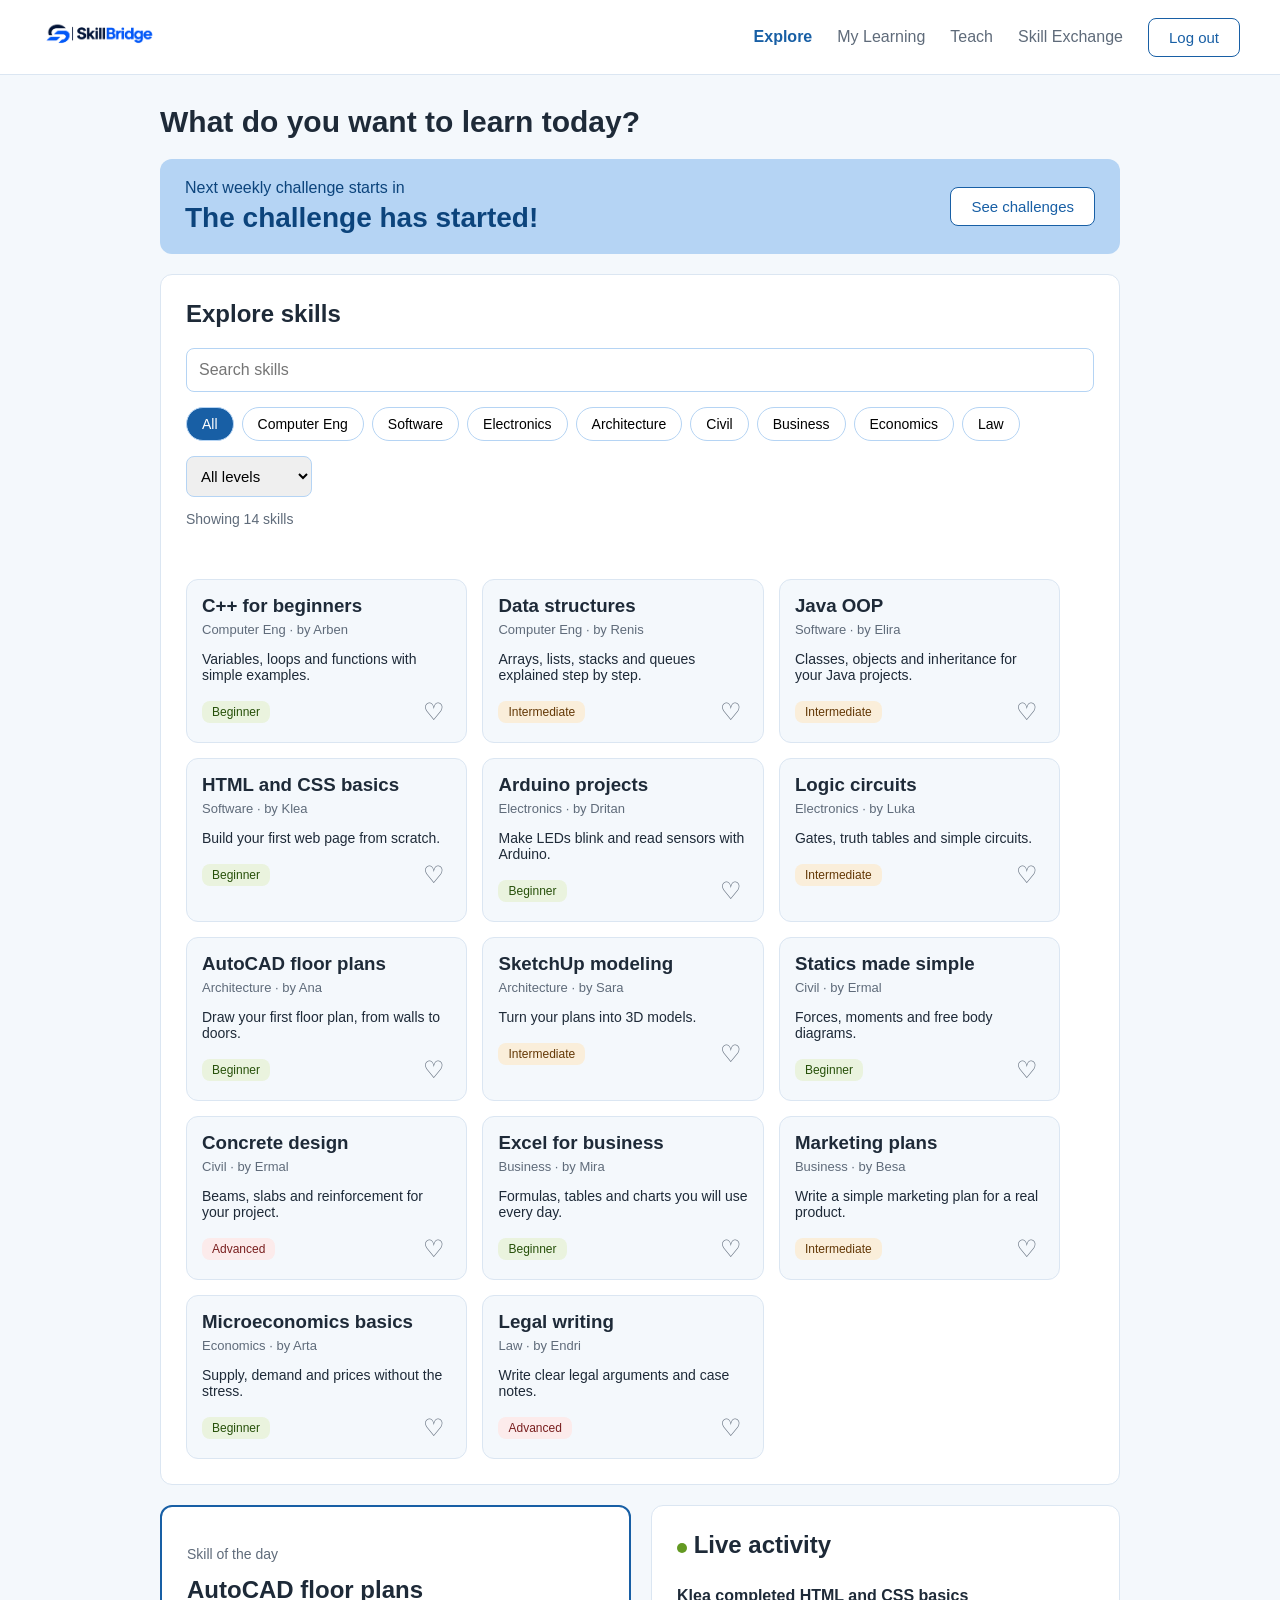
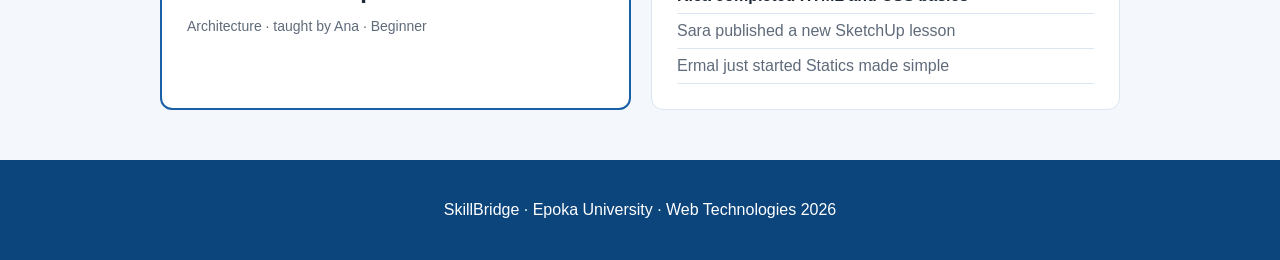
==== tabs/home/explore.html @ b5f7da39 "Added Welcome, Explore, localStorage and validation for user" ====
<!DOCTYPE html>
<html lang="en">
<head>
  <meta charset="UTF-8">
  <meta name="viewport" content="width=device-width, initial-scale=1.0">
  <title>Explore - SkillBridge</title>
  <link rel="stylesheet" href="../../styles/style.css">
  <link rel="stylesheet" href="../../styles/home/explore.css">
</head>
<body>

  <!-- NAVBAR -->
  <nav class="navbar">
    <a href="explore.html"><img src="../../images/SkillBridge.png" alt="SkillBridge"></a>
    <ul class="nav-links">
      <li><a href="explore.html" class="active">Explore</a></li>
      <li><a href="../learning/dashboard.html">My Learning</a></li>
      <li><a href="../teaching.html">Teach</a></li>
      <li><a href="../skill-exchange.html">Skill Exchange</a></li>
      <li><a href="welcome.html" class="btn">Log out</a></li>
    </ul>
  </nav>

  <main>

    <h1>What do you want to learn today?</h1>

    <!-- WEEKLY CHALLENGE COUNTDOWN -->
    <div class="countdown">
      <div>
        <p>Next weekly challenge starts in</p>
        <p class="time" id="countdown">--</p>
      </div>
      <a href="../skill-exchange.html" class="btn">See challenges</a>
    </div>

    <!-- EXPLORE SKILLS -->
    <div class="box">
      <h2>Explore skills</h2>

      <input type="text" id="search" placeholder="Search skills">

      <div class="categories">
        <button class="category active" onclick="pickMajor('All')">All</button>
        <button class="category" onclick="pickMajor('Computer Eng')">Computer Eng</button>
        <button class="category" onclick="pickMajor('Software')">Software</button>
        <button class="category" onclick="pickMajor('Electronics')">Electronics</button>
        <button class="category" onclick="pickMajor('Architecture')">Architecture</button>
        <button class="category" onclick="pickMajor('Civil')">Civil</button>
        <button class="category" onclick="pickMajor('Business')">Business</button>
        <button class="category" onclick="pickMajor('Economics')">Economics</button>
        <button class="category" onclick="pickMajor('Law')">Law</button>
      </div>

      <select id="level">
        <option>All levels</option>
        <option>Beginner</option>
        <option>Intermediate</option>
        <option>Advanced</option>
      </select>

      <p class="small" id="resultCount"></p>
      <p class="saved-message" id="savedMessage"></p>

      <!-- the cards are created by explore.js -->
      <div class="cards" id="cards"></div>
    </div>

    <!-- SKILL OF THE DAY + LIVE ACTIVITY -->
    <div class="row">
      <div class="box skill-of-day">
        <p class="small">Skill of the day</p>
        <h3 id="sotdTitle"></h3>
        <p class="small" id="sotdInfo"></p>
      </div>

      <div class="box">
        <h2><span class="live-dot"></span> Live activity</h2>
        <ul class="feed" id="feed"></ul>
      </div>
    </div>

  </main>

  <!-- FOOTER -->
  <footer class="footer">
    <p>SkillBridge · Epoka University · Web Technologies 2026</p>
  </footer>

  <script src="../../scripts/home/explore.js"></script>
</body>
</html>
---- styles/style.css ----
/* SHARED STYLES FOR ALL SKILLBRIDGE PAGES */

* {
  box-sizing: border-box;
}

body {
  margin: 0;
  font-family: Arial, Helvetica, sans-serif;
  color: #1e2a38;
  background-color: #f4f8fc;
}

/* NAVBAR */
.navbar {
  display: flex;
  justify-content: space-between;
  align-items: center;
  padding: 15px 40px;
  background-color: white;
  border-bottom: 1px solid #dbe6f2;
}

.navbar img {
  height: 40px;
}

/* navbar links (used on the logged-in pages) */
.nav-links {
  display: flex;
  align-items: center;
  gap: 25px;
  list-style: none;
  margin: 0;
  padding: 0;
}

.nav-links a {
  text-decoration: none;
  color: #5f6b7a;
}

.nav-links a:hover,
.nav-links a.active {
  color: #185FA5;
  font-weight: bold;
}

.nav-links a.btn {
  color: #185FA5;
  font-weight: normal;
}

/* BUTTONS */
.btn {
  display: inline-block;
  padding: 10px 20px;
  border: 1px solid #185FA5;
  border-radius: 8px;
  background-color: white;
  color: #185FA5;
  font-size: 15px;
  text-decoration: none;
  cursor: pointer;
}

.btn:hover {
  background-color: #E6F1FB;
}

.btn-main {
  background-color: #185FA5;
  color: white;
}

.btn-main:hover {
  background-color: #0C447C;
}

/* FOOTER */
.footer {
  text-align: center;
  padding: 25px;
  margin-top: 30px;
  background-color: #0C447C;
  color: white;
}

/* PHONES */
@media (max-width: 700px) {
  .navbar {
    flex-direction: column;
    gap: 10px;
    padding: 15px;
  }

  .nav-links {
    flex-wrap: wrap;
    justify-content: center;
    gap: 15px;
  }
}
---- styles/home/explore.css ----
/*  PAGE WIDTH */
main {
  max-width: 1000px;
  margin: 0 auto;
  padding: 0 20px;
}

h1 {
  font-size: 30px;
  margin: 30px 0 20px;
}

.small {
  font-size: 14px;
  color: #5f6b7a;
}

/* COUNTDOWN */
.countdown {
  display: flex;
  justify-content: space-between;
  align-items: center;
  background-color: #B5D4F4;
  border-radius: 12px;
  padding: 20px 25px;
  margin-bottom: 20px;
}

.countdown p {
  margin: 0;
  color: #0C447C;
}

.countdown .time {
  font-size: 28px;
  font-weight: bold;
  margin-top: 5px;
}

/*  WHITE BOXES  */
.box {
  background-color: white;
  border: 1px solid #dbe6f2;
  border-radius: 12px;
  padding: 25px;
  margin-bottom: 20px;
}

.box h2 {
  margin-top: 0;
}

/*  SEARCH AND FILTERS  */
#search {
  width: 100%;
  padding: 12px;
  font-size: 16px;
  border: 1px solid #B5D4F4;
  border-radius: 8px;
  margin-bottom: 15px;
}

.categories {
  display: flex;
  flex-wrap: wrap;
  gap: 8px;
  margin-bottom: 15px;
}

.category {
  padding: 8px 15px;
  border: 1px solid #B5D4F4;
  border-radius: 20px;
  background-color: white;
  font-size: 14px;
  cursor: pointer;
}

.category:hover {
  background-color: #E6F1FB;
}

.category.active {
  background-color: #185FA5;
  color: white;
}

#level {
  padding: 10px;
  font-size: 15px;
  border: 1px solid #B5D4F4;
  border-radius: 8px;
}

.saved-message {
  color: #3B6D11;
  font-weight: bold;
  min-height: 20px;
}

/*  SKILL CARDS  */
.cards {
  display: flex;
  flex-wrap: wrap;
  gap: 15px;
}

.card {
  width: 31%;
  background-color: #f4f8fc;
  border: 1px solid #dbe6f2;
  border-radius: 12px;
  padding: 15px;
}

.card:hover {
  border-color: #85B7EB;
}

.card h3 {
  margin: 0 0 5px;
}

.card p {
  font-size: 14px;
}

.card .info {
  font-size: 13px;
  color: #5f6b7a;
  margin: 0;
}

.card-bottom {
  display: flex;
  justify-content: space-between;
  align-items: center;
}

.badge {
  font-size: 12px;
  padding: 4px 10px;
  border-radius: 8px;
}

.beginner {
  background-color: #EAF3DE;
  color: #27500A;
}

.intermediate {
  background-color: #FAEEDA;
  color: #633806;
}

.advanced {
  background-color: #FCEBEB;
  color: #791F1F;
}

.heart {
  font-size: 24px;
  background: none;
  border: none;
  cursor: pointer;
  color: #5f6b7a;
}

.heart.saved {
  color: #E24B4A;
}

/*  SKILL OF THE DAY + LIVE ACTIVITY  */
.row {
  display: flex;
  gap: 20px;
}

.row .box {
  flex: 1;
}

.skill-of-day {
  border: 2px solid #185FA5;
}

.skill-of-day h3 {
  font-size: 24px;
  margin: 5px 0;
}

.live-dot {
  display: inline-block;
  width: 10px;
  height: 10px;
  border-radius: 50%;
  background-color: #639922;
}

.feed {
  list-style: none;
  padding: 0;
  margin: 0;
}

.feed li {
  padding: 8px 0;
  border-bottom: 1px solid #dbe6f2;
  color: #5f6b7a;
}

.feed li:first-child {
  color: #1e2a38;
  font-weight: bold;
}

/*  PHONES  */
@media (max-width: 700px) {
  .countdown,
  .row {
    flex-direction: column;
  }

  .countdown {
    gap: 15px;
    text-align: center;
  }

  .card {
    width: 100%;
  }
}
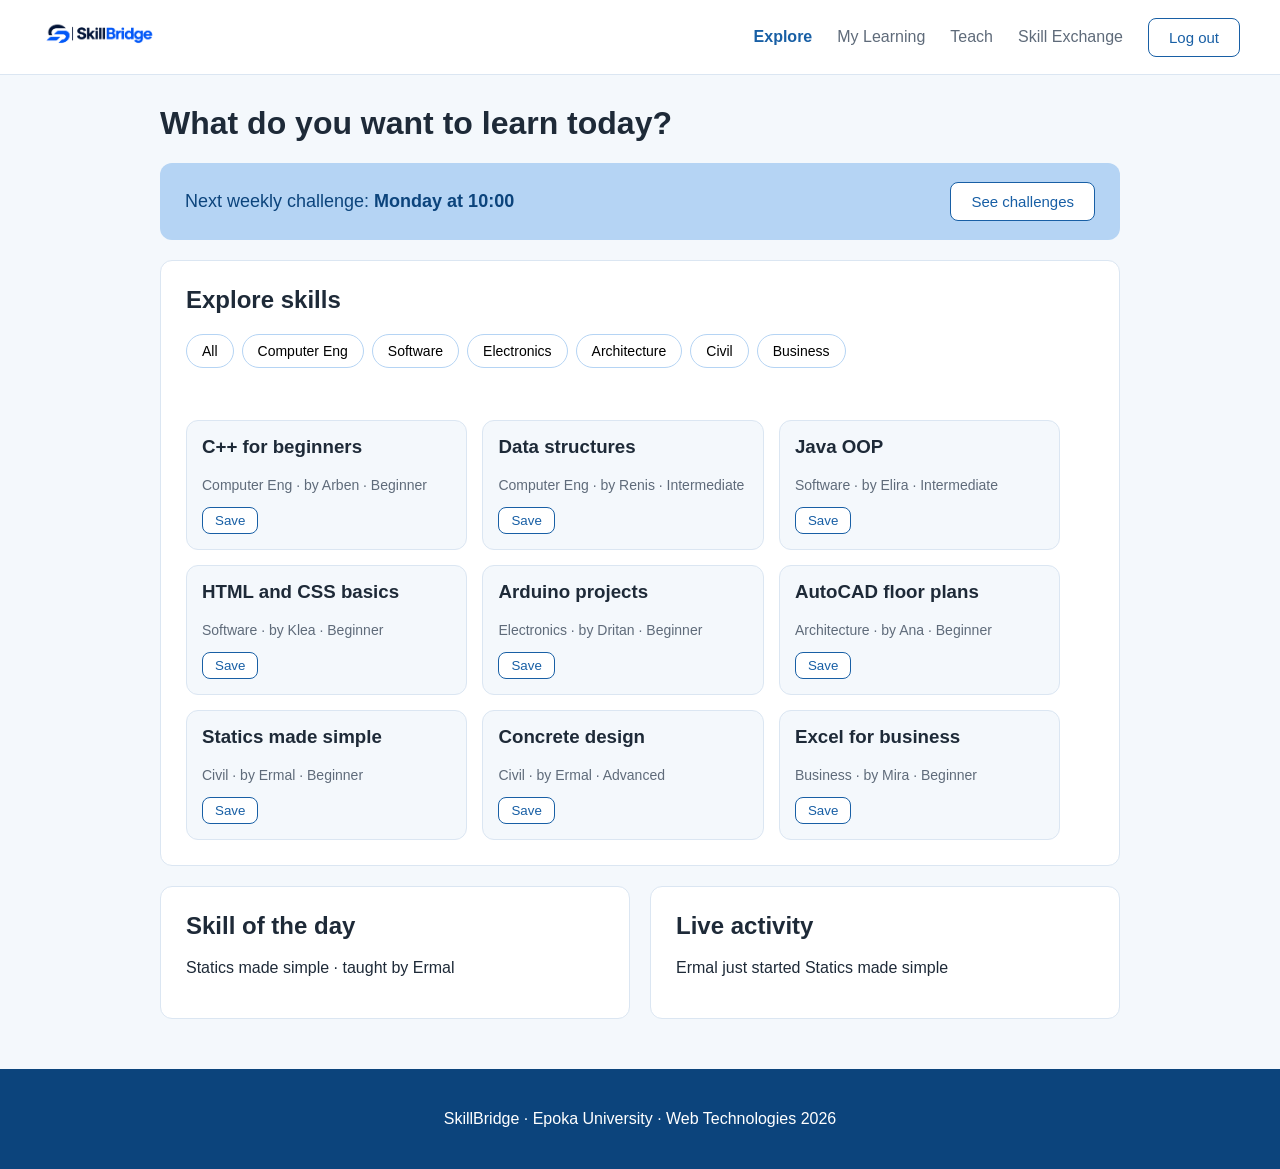
==== commit 3387c777: "Updated Home" ====
--- a/tabs/home/explore.html
+++ b/tabs/home/explore.html
@@ -2,35 +2,39 @@
 <html lang="en">
 <head>
   <meta charset="UTF-8">
+  <!-- makes the page fit phone screens -->
   <meta name="viewport" content="width=device-width, initial-scale=1.0">
   <title>Explore - SkillBridge</title>
+  <!-- shared styles first (navbar, buttons, footer), then the styles of this page -->
   <link rel="stylesheet" href="../../styles/style.css">
   <link rel="stylesheet" href="../../styles/home/explore.css">
 </head>
 <body>
 
-  <!-- NAVBAR -->
-  <nav class="navbar">
+  <!-- NAVBAR: logo on the left, the 4 tabs and Log out on the right -->
+  <div class="navbar">
+    <!-- clicking the logo brings you back to Explore -->
     <a href="explore.html"><img src="../../images/SkillBridge.png" alt="SkillBridge"></a>
     <ul class="nav-links">
+      <!-- class="active" makes the current page blue and bold -->
       <li><a href="explore.html" class="active">Explore</a></li>
+      <!-- ../ goes up from home/ to tabs/, where the other pages are -->
       <li><a href="../learning/dashboard.html">My Learning</a></li>
-      <li><a href="../teaching.html">Teach</a></li>
+      <li><a href="../teaching/teaching.html">Teach</a></li>
       <li><a href="../skill-exchange.html">Skill Exchange</a></li>
+      <!-- Log out takes you back to the welcome page -->
       <li><a href="welcome.html" class="btn">Log out</a></li>
     </ul>
-  </nav>
+  </div>
 
-  <main>
+  <!-- CONTENT: everything between the navbar and the footer -->
+  <div class="content">
 
     <h1>What do you want to learn today?</h1>
 
-    <!-- WEEKLY CHALLENGE COUNTDOWN -->
-    <div class="countdown">
-      <div>
-        <p>Next weekly challenge starts in</p>
-        <p class="time" id="countdown">--</p>
-      </div>
+    <!-- WEEKLY CHALLENGE: links to the Skill Exchange tab -->
+    <div class="challenge">
+      <p>Next weekly challenge: <b>Monday at 10:00</b></p>
       <a href="../skill-exchange.html" class="btn">See challenges</a>
     </div>
 
@@ -38,55 +42,46 @@
     <div class="box">
       <h2>Explore skills</h2>
 
-      <input type="text" id="search" placeholder="Search skills">
-
+      <!-- each button calls showSkills() in explore.js with its department name -->
       <div class="categories">
-        <button class="category active" onclick="pickMajor('All')">All</button>
-        <button class="category" onclick="pickMajor('Computer Eng')">Computer Eng</button>
-        <button class="category" onclick="pickMajor('Software')">Software</button>
-        <button class="category" onclick="pickMajor('Electronics')">Electronics</button>
-        <button class="category" onclick="pickMajor('Architecture')">Architecture</button>
-        <button class="category" onclick="pickMajor('Civil')">Civil</button>
-        <button class="category" onclick="pickMajor('Business')">Business</button>
-        <button class="category" onclick="pickMajor('Economics')">Economics</button>
-        <button class="category" onclick="pickMajor('Law')">Law</button>
+        <button onclick="showSkills('All')">All</button>
+        <button onclick="showSkills('Computer Eng')">Computer Eng</button>
+        <button onclick="showSkills('Software')">Software</button>
+        <button onclick="showSkills('Electronics')">Electronics</button>
+        <button onclick="showSkills('Architecture')">Architecture</button>
+        <button onclick="showSkills('Civil')">Civil</button>
+        <button onclick="showSkills('Business')">Business</button>
       </div>
 
-      <select id="level">
-        <option>All levels</option>
-        <option>Beginner</option>
-        <option>Intermediate</option>
-        <option>Advanced</option>
-      </select>
+      <!-- empty: "... saved!" appears here when you click Save -->
+      <p class="message" id="message"></p>
 
-      <p class="small" id="resultCount"></p>
-      <p class="saved-message" id="savedMessage"></p>
-
-      <!-- the cards are created by explore.js -->
+      <!-- empty: the skill cards are created here by explore.js -->
       <div class="cards" id="cards"></div>
     </div>
 
-    <!-- SKILL OF THE DAY + LIVE ACTIVITY -->
+    <!-- SKILL OF THE DAY + LIVE ACTIVITY: two boxes next to each other -->
     <div class="row">
-      <div class="box skill-of-day">
-        <p class="small">Skill of the day</p>
-        <h3 id="sotdTitle"></h3>
-        <p class="small" id="sotdInfo"></p>
+      <div class="box">
+        <h2>Skill of the day</h2>
+        <!-- filled by explore.js -->
+        <p id="skillOfDay"></p>
       </div>
-
       <div class="box">
-        <h2><span class="live-dot"></span> Live activity</h2>
-        <ul class="feed" id="feed"></ul>
+        <h2>Live activity</h2>
+        <!-- this text is changed every 4 seconds by explore.js -->
+        <p id="activity">Ermal just started Statics made simple</p>
       </div>
     </div>
 
-  </main>
+  </div>
 
   <!-- FOOTER -->
-  <footer class="footer">
+  <div class="footer">
     <p>SkillBridge · Epoka University · Web Technologies 2026</p>
-  </footer>
+  </div>
 
+  <!-- the script is loaded last, so the page already exists when it runs -->
   <script src="../../scripts/home/explore.js"></script>
 </body>
 </html>
--- a/styles/home/explore.css
+++ b/styles/home/explore.css
@@ -1,43 +1,26 @@
-/*  PAGE WIDTH */
-main {
+/* ===== PAGE CONTENT ===== */
+/* max 1000px wide; margin auto centers it on big screens */
+.content {
   max-width: 1000px;
-  margin: 0 auto;
+  margin: 30px auto;
   padding: 0 20px;
 }
 
-h1 {
-  font-size: 30px;
-  margin: 30px 0 20px;
+/* ===== WEEKLY CHALLENGE ===== */
+/* blue box: text on the left, button on the right */
+.challenge {
+  display: flex;
+  justify-content: space-between;   /* pushes the text and the button apart */
+  align-items: center;              /* centers them vertically */
+  background-color: #B5D4F4;
+  border-radius: 12px;
+  padding: 10px 25px;
+  margin-bottom: 20px;
+  color: #0C447C;
+  font-size: 18px;
 }
 
-.small {
-  font-size: 14px;
-  color: #5f6b7a;
-}
-
-/* COUNTDOWN */
-.countdown {
-  display: flex;
-  justify-content: space-between;
-  align-items: center;
-  background-color: #B5D4F4;
-  border-radius: 12px;
-  padding: 20px 25px;
-  margin-bottom: 20px;
-}
-
-.countdown p {
-  margin: 0;
-  color: #0C447C;
-}
-
-.countdown .time {
-  font-size: 28px;
-  font-weight: bold;
-  margin-top: 5px;
-}
-
-/*  WHITE BOXES  */
+/* ===== WHITE BOXES ===== */
 .box {
   background-color: white;
   border: 1px solid #dbe6f2;
@@ -46,65 +29,51 @@
   margin-bottom: 20px;
 }
 
+/* removes the empty space above the box title */
 .box h2 {
   margin-top: 0;
 }
 
-/*  SEARCH AND FILTERS  */
-#search {
-  width: 100%;
-  padding: 12px;
-  font-size: 16px;
-  border: 1px solid #B5D4F4;
-  border-radius: 8px;
-  margin-bottom: 15px;
-}
-
+/* ===== DEPARTMENT BUTTONS ===== */
+/* buttons in a row; flex-wrap moves them to a new line when there is no space */
 .categories {
   display: flex;
   flex-wrap: wrap;
   gap: 8px;
-  margin-bottom: 15px;
 }
 
-.category {
+/* round buttons with a light blue border */
+.categories button {
   padding: 8px 15px;
   border: 1px solid #B5D4F4;
   border-radius: 20px;
   background-color: white;
   font-size: 14px;
-  cursor: pointer;
+  cursor: pointer;          /* hand icon when you point at it */
 }
 
-.category:hover {
-  background-color: #E6F1FB;
-}
-
-.category.active {
+/* the button turns blue when the mouse is on it */
+.categories button:hover {
   background-color: #185FA5;
   color: white;
 }
 
-#level {
-  padding: 10px;
-  font-size: 15px;
-  border: 1px solid #B5D4F4;
-  border-radius: 8px;
+/* green "... saved!" message; fixed height so the cards don't jump */
+.message {
+  color: #3B6D11;
+  font-weight: bold;
+  height: 20px;
 }
 
-.saved-message {
-  color: #3B6D11;
-  font-weight: bold;
-  min-height: 20px;
-}
-
-/*  SKILL CARDS  */
+/* ===== SKILL CARDS ===== */
+/* cards in rows of three; extra cards go to the next line */
 .cards {
   display: flex;
   flex-wrap: wrap;
   gap: 15px;
 }
 
+/* 31% wide, so three cards plus the gaps fit in one row */
 .card {
   width: 31%;
   background-color: #f4f8fc;
@@ -113,119 +82,47 @@
   padding: 15px;
 }
 
-.card:hover {
-  border-color: #85B7EB;
-}
-
 .card h3 {
-  margin: 0 0 5px;
+  margin-top: 0;
 }
 
 .card p {
+  color: #5f6b7a;
   font-size: 14px;
 }
 
-.card .info {
-  font-size: 13px;
-  color: #5f6b7a;
-  margin: 0;
+/* the small Save button */
+.card button {
+  background-color: white;
+  border: 1px solid #185FA5;
+  border-radius: 8px;
+  color: #185FA5;
+  padding: 5px 12px;
+  cursor: pointer;
 }
 
-.card-bottom {
-  display: flex;
-  justify-content: space-between;
-  align-items: center;
-}
-
-.badge {
-  font-size: 12px;
-  padding: 4px 10px;
-  border-radius: 8px;
-}
-
-.beginner {
-  background-color: #EAF3DE;
-  color: #27500A;
-}
-
-.intermediate {
-  background-color: #FAEEDA;
-  color: #633806;
-}
-
-.advanced {
-  background-color: #FCEBEB;
-  color: #791F1F;
-}
-
-.heart {
-  font-size: 24px;
-  background: none;
-  border: none;
-  cursor: pointer;
-  color: #5f6b7a;
-}
-
-.heart.saved {
-  color: #E24B4A;
-}
-
-/*  SKILL OF THE DAY + LIVE ACTIVITY  */
+/* ===== SKILL OF THE DAY + LIVE ACTIVITY ===== */
+/* the two boxes next to each other */
 .row {
   display: flex;
   gap: 20px;
 }
 
+/* both boxes get the same width */
 .row .box {
   flex: 1;
 }
 
-.skill-of-day {
-  border: 2px solid #185FA5;
-}
-
-.skill-of-day h3 {
-  font-size: 24px;
-  margin: 5px 0;
-}
-
-.live-dot {
-  display: inline-block;
-  width: 10px;
-  height: 10px;
-  border-radius: 50%;
-  background-color: #639922;
-}
-
-.feed {
-  list-style: none;
-  padding: 0;
-  margin: 0;
-}
-
-.feed li {
-  padding: 8px 0;
-  border-bottom: 1px solid #dbe6f2;
-  color: #5f6b7a;
-}
-
-.feed li:first-child {
-  color: #1e2a38;
-  font-weight: bold;
-}
-
-/*  PHONES  */
+/* ===== PHONES ===== */
+/* when the screen is 700px or smaller */
 @media (max-width: 700px) {
-  .countdown,
+  /* things that were next to each other go under each other */
+  .challenge,
   .row {
     flex-direction: column;
   }
 
-  .countdown {
-    gap: 15px;
-    text-align: center;
-  }
-
+  /* one card per row */
   .card {
     width: 100%;
   }
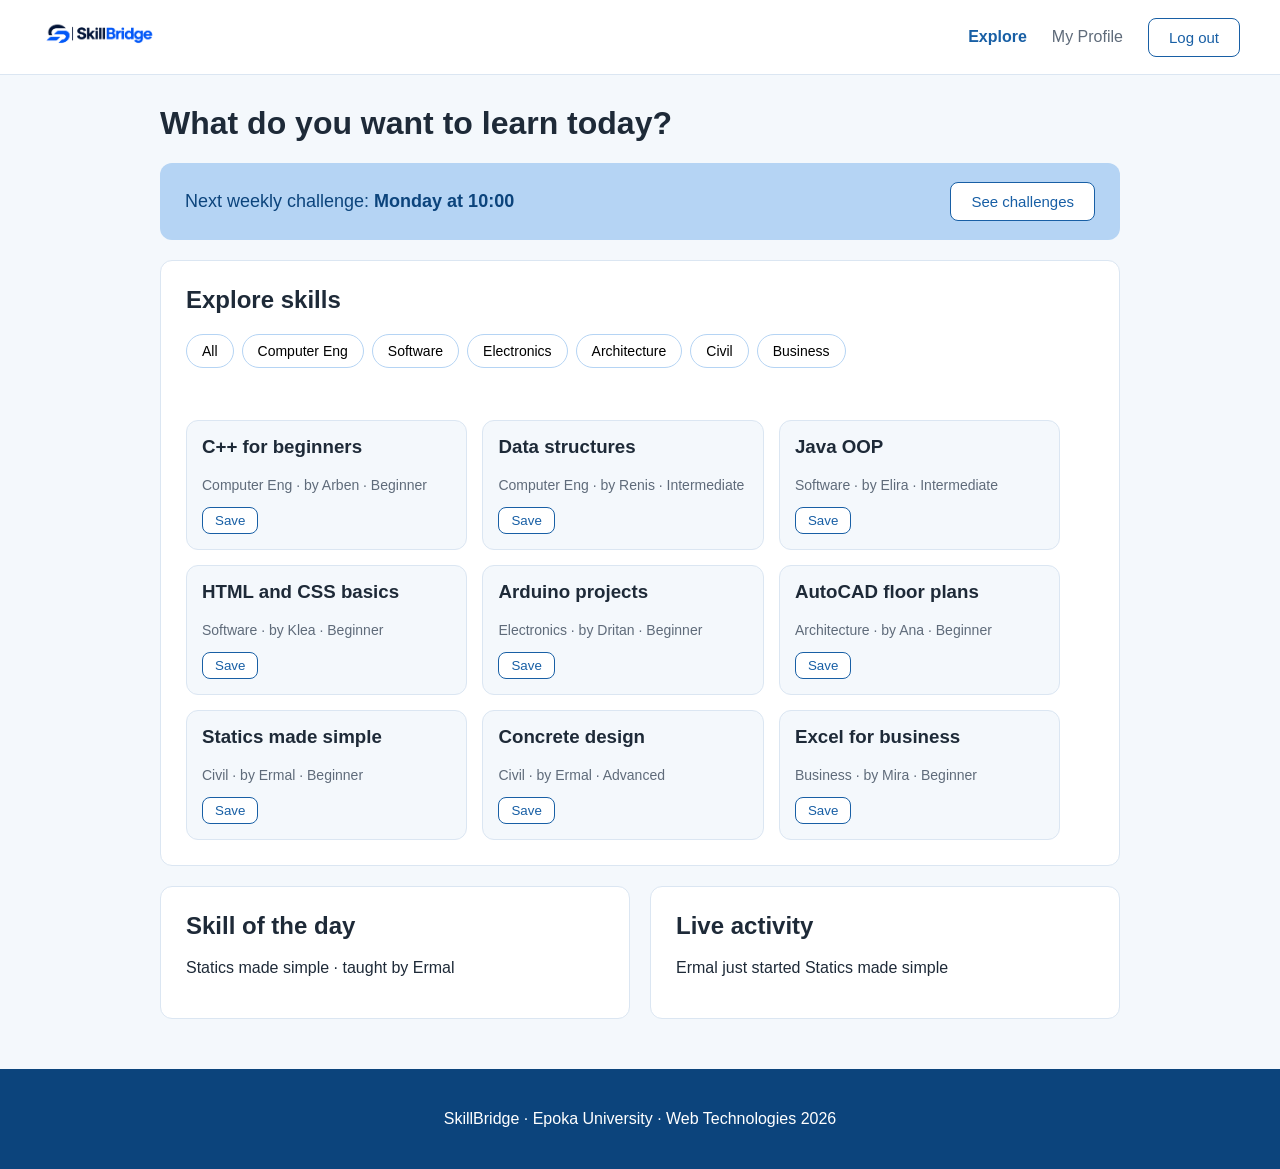
==== commit 5d6f1ea2: "Welcome, Explore and User final updates. They all link together" ====
--- a/tabs/home/explore.html
+++ b/tabs/home/explore.html
@@ -18,12 +18,10 @@
     <ul class="nav-links">
       <!-- class="active" makes the current page blue and bold -->
       <li><a href="explore.html" class="active">Explore</a></li>
-      <!-- ../ goes up from home/ to tabs/, where the other pages are -->
-      <li><a href="../learning/dashboard.html">My Learning</a></li>
-      <li><a href="../teaching/teaching.html">Teach</a></li>
-      <li><a href="../skill-exchange.html">Skill Exchange</a></li>
-      <!-- Log out takes you back to the welcome page -->
-      <li><a href="welcome.html" class="btn">Log out</a></li>
+<!-- the profile page has the buttons to Learn, Teach and Skill Exchange -->
+<li><a href="user.html">My Profile</a></li>
+<!-- Log out takes you back to the welcome page -->
+<li><a href="welcome.html" class="btn">Log out</a></li>
     </ul>
   </div>
 
@@ -35,7 +33,7 @@
     <!-- WEEKLY CHALLENGE: links to the Skill Exchange tab -->
     <div class="challenge">
       <p>Next weekly challenge: <b>Monday at 10:00</b></p>
-      <a href="../skill-exchange.html" class="btn">See challenges</a>
+      <a href="../skill-exchange/skill-exchange.html" class="btn">See challenges</a>
     </div>
 
     <!-- EXPLORE SKILLS -->
